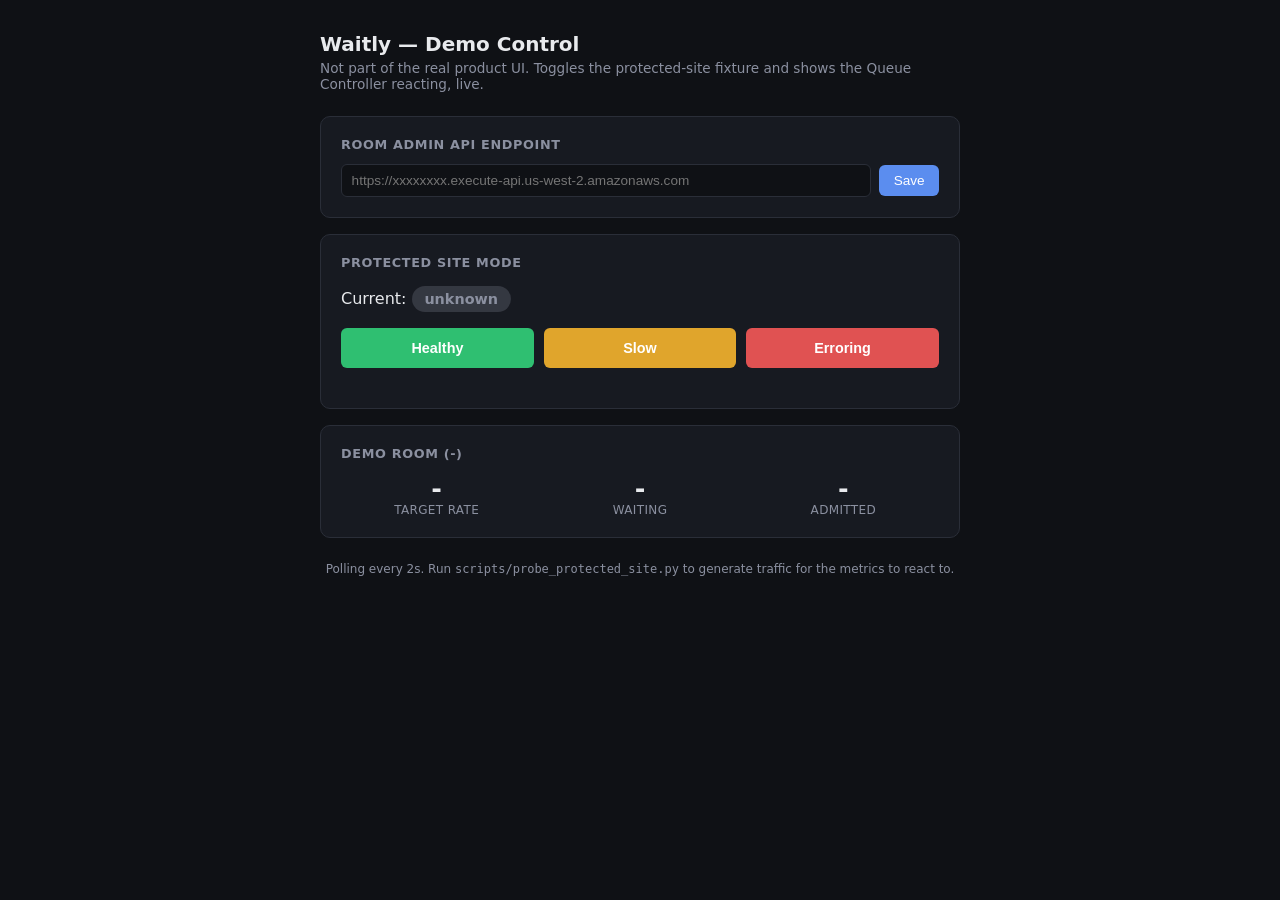
==== apps/demo-control/index.html @ cde9906f "Fix SSM and CloudWatch endpoint bugs, add boto timeouts Mode toggle now uses DynamoDB not SSM, saves" ====
<!doctype html>
<!--
  Demo-control page. NOT part of the real product UI, not linked from the
  organizer dashboard. Open this file directly in a browser (file://) or
  serve it however's convenient - it has no build step and no dependency
  on the real frontend existing.

  Paste the Room Admin API's endpoint (terraform output room_admin_api ->
  api_endpoint) into the field below once; it's saved in this browser's
  localStorage so you don't have to re-enter it next time.

  Talks only to two deliberately unauthenticated demo routes on the Room
  Admin API (GET /demo/status, POST /demo/mode) - see app.py and
  room_admin_api.tf for why that's fine at this project's scope. The
  browser never touches DynamoDB directly; the Lambda holds that
  permission and the mode lives as one item in the shared table.
-->
<html lang="en">
<head>
<meta charset="utf-8">
<title>Waitly demo control</title>
<style>
  :root {
    --bg: #0f1115;
    --panel: #171a21;
    --border: #2a2e38;
    --text: #e8eaed;
    --muted: #8b90a0;
    --healthy: #2fbf71;
    --slow: #e0a52c;
    --error: #e05252;
    --accent: #5b8def;
  }
  * { box-sizing: border-box; }
  body {
    margin: 0;
    background: var(--bg);
    color: var(--text);
    font-family: system-ui, -apple-system, "Segoe UI", sans-serif;
    padding: 2rem;
  }
  .wrap { max-width: 640px; margin: 0 auto; }
  h1 { font-size: 1.25rem; margin: 0 0 0.25rem; }
  .subtitle { color: var(--muted); font-size: 0.85rem; margin: 0 0 1.5rem; }
  .panel {
    background: var(--panel);
    border: 1px solid var(--border);
    border-radius: 10px;
    padding: 1.25rem;
    margin-bottom: 1rem;
  }
  .panel h2 { font-size: 0.8rem; text-transform: uppercase; letter-spacing: 0.05em; color: var(--muted); margin: 0 0 0.75rem; }
  .row { display: flex; gap: 0.5rem; align-items: center; }
  input[type=text] {
    flex: 1;
    background: var(--bg);
    border: 1px solid var(--border);
    color: var(--text);
    padding: 0.5rem 0.6rem;
    border-radius: 6px;
    font-size: 0.85rem;
  }
  button {
    background: var(--accent);
    color: white;
    border: none;
    padding: 0.5rem 0.9rem;
    border-radius: 6px;
    font-size: 0.85rem;
    cursor: pointer;
  }
  button:hover { filter: brightness(1.1); }
  button:disabled { opacity: 0.5; cursor: default; }
  .mode-buttons { display: flex; gap: 0.6rem; margin-top: 0.75rem; }
  .mode-buttons button { flex: 1; padding: 0.75rem; font-size: 0.9rem; font-weight: 600; }
  .btn-healthy { background: var(--healthy); }
  .btn-slow { background: var(--slow); }
  .btn-error { background: var(--error); }
  .badge {
    display: inline-block;
    padding: 0.3rem 0.8rem;
    border-radius: 999px;
    font-weight: 600;
    font-size: 0.9rem;
  }
  .badge.healthy { background: color-mix(in srgb, var(--healthy) 25%, transparent); color: var(--healthy); }
  .badge.slow { background: color-mix(in srgb, var(--slow) 25%, transparent); color: var(--slow); }
  .badge.error { background: color-mix(in srgb, var(--error) 25%, transparent); color: var(--error); }
  .badge.unknown { background: color-mix(in srgb, var(--muted) 25%, transparent); color: var(--muted); }
  .stats { display: grid; grid-template-columns: repeat(3, 1fr); gap: 0.75rem; margin-top: 0.75rem; }
  .stat { text-align: center; }
  .stat .value { font-size: 1.6rem; font-weight: 700; }
  .stat .label { font-size: 0.75rem; color: var(--muted); text-transform: uppercase; letter-spacing: 0.03em; }
  .footer { color: var(--muted); font-size: 0.75rem; text-align: center; margin-top: 1.5rem; }
  .error-msg { color: var(--error); font-size: 0.8rem; margin-top: 0.5rem; min-height: 1em; }
</style>
</head>
<body>
<div class="wrap">
  <h1>Waitly &mdash; Demo Control</h1>
  <p class="subtitle">Not part of the real product UI. Toggles the protected-site fixture and shows the Queue Controller reacting, live.</p>

  <div class="panel">
    <h2>Room Admin API endpoint</h2>
    <div class="row">
      <input type="text" id="apiBase" placeholder="https://xxxxxxxx.execute-api.us-west-2.amazonaws.com">
      <button id="saveApiBase">Save</button>
    </div>
  </div>

  <div class="panel">
    <h2>Protected site mode</h2>
    <p>Current: <span id="modeBadge" class="badge unknown">unknown</span></p>
    <div class="mode-buttons">
      <button class="btn-healthy" data-mode="healthy">Healthy</button>
      <button class="btn-slow" data-mode="slow">Slow</button>
      <button class="btn-error" data-mode="error">Erroring</button>
    </div>
    <div class="error-msg" id="modeError"></div>
  </div>

  <div class="panel">
    <h2>Demo room (<span id="roomId">-</span>)</h2>
    <div class="stats">
      <div class="stat"><div class="value" id="targetRate">-</div><div class="label">Target rate</div></div>
      <div class="stat"><div class="value" id="waiting">-</div><div class="label">Waiting</div></div>
      <div class="stat"><div class="value" id="admittedCount">-</div><div class="label">Admitted</div></div>
    </div>
  </div>

  <p class="footer">Polling every 2s. Run <code>scripts/probe_protected_site.py</code> to generate traffic for the metrics to react to.</p>
</div>

<script>
  const apiBaseInput = document.getElementById("apiBase");
  const saved = localStorage.getItem("waitly-demo-api-base");
  if (saved) apiBaseInput.value = saved;

  document.getElementById("saveApiBase").addEventListener("click", () => {
    localStorage.setItem("waitly-demo-api-base", apiBaseInput.value.trim());
  });

  function apiBase() {
    return apiBaseInput.value.trim().replace(/\/$/, "");
  }

  async function refresh() {
    const base = apiBase();
    if (!base) return;
    try {
      const resp = await fetch(`${base}/demo/status`);
      const data = await resp.json();

      const badge = document.getElementById("modeBadge");
      badge.textContent = data.mode;
      badge.className = "badge " + (["healthy", "slow", "error"].includes(data.mode) ? data.mode : "unknown");

      if (data.room) {
        document.getElementById("roomId").textContent = data.room.roomId;
        document.getElementById("targetRate").textContent = data.room.targetRate;
        document.getElementById("waiting").textContent = data.room.waiting;
        document.getElementById("admittedCount").textContent = data.room.admittedCount;
      }
    } catch (err) {
      console.error("refresh failed", err);
    }
  }

  document.querySelectorAll(".mode-buttons button").forEach((btn) => {
    btn.addEventListener("click", async () => {
      const base = apiBase();
      const errEl = document.getElementById("modeError");
      errEl.textContent = "";
      if (!base) {
        errEl.textContent = "Set the API endpoint above first.";
        return;
      }
      btn.disabled = true;
      try {
        const resp = await fetch(`${base}/demo/mode`, {
          method: "POST",
          headers: { "Content-Type": "application/json" },
          body: JSON.stringify({ mode: btn.dataset.mode }),
        });
        if (!resp.ok) {
          const body = await resp.json().catch(() => ({}));
          errEl.textContent = body.error || `Request failed (${resp.status})`;
        }
        await refresh();
      } catch (err) {
        errEl.textContent = String(err);
      } finally {
        btn.disabled = false;
      }
    });
  });

  refresh();
  setInterval(refresh, 2000);
</script>
</body>
</html>
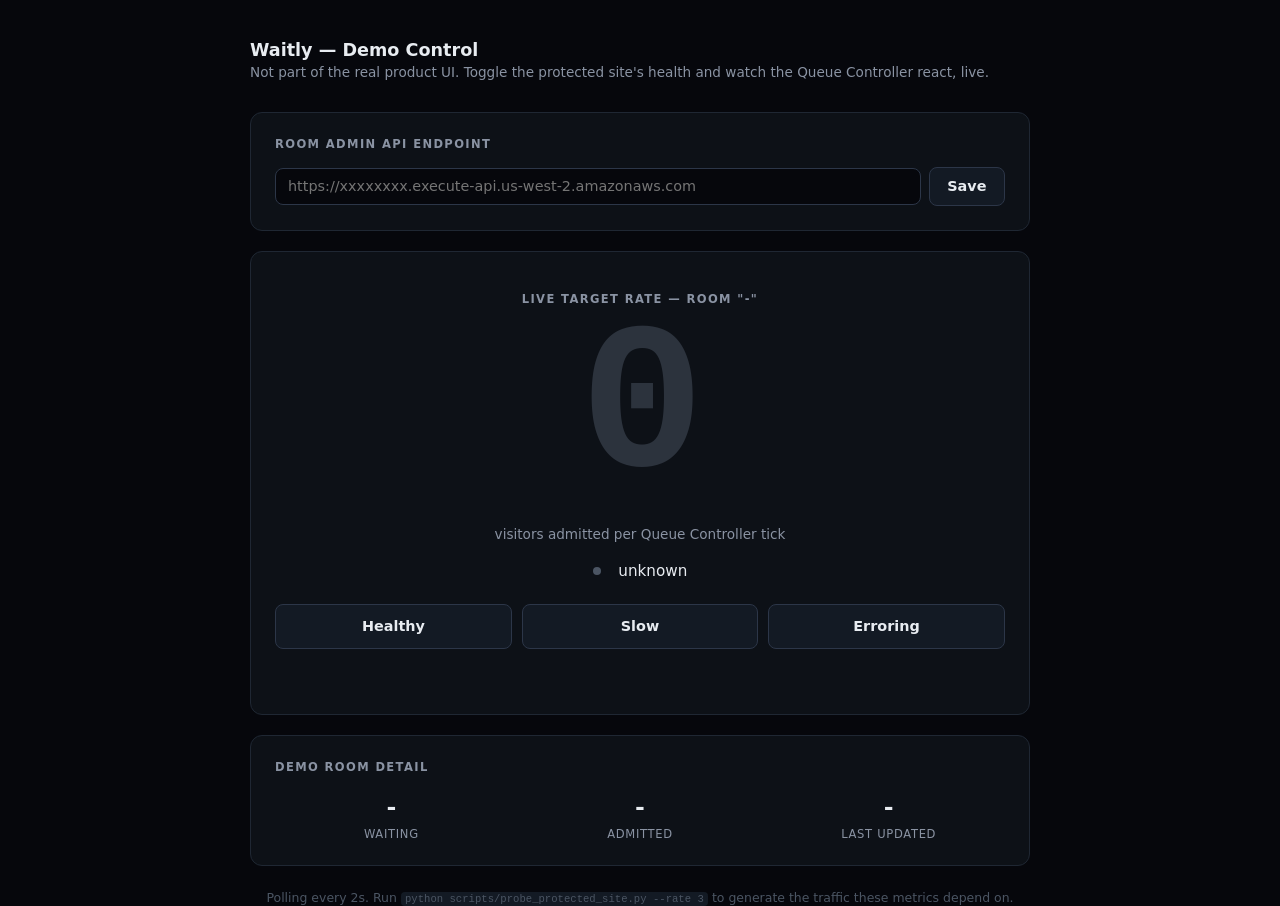
==== commit d4b63697: "Add frontend: visitor screen, demo control, organizer pages Dark theme, cyan accent, monospace numbe" ====
--- a/apps/demo-control/index.html
+++ b/apps/demo-control/index.html
@@ -18,117 +18,187 @@
 <html lang="en">
 <head>
 <meta charset="utf-8">
+<meta name="viewport" content="width=device-width, initial-scale=1">
 <title>Waitly demo control</title>
+<link rel="stylesheet" href="../frontend/assets/style.css">
 <style>
-  :root {
-    --bg: #0f1115;
-    --panel: #171a21;
-    --border: #2a2e38;
-    --text: #e8eaed;
-    --muted: #8b90a0;
-    --healthy: #2fbf71;
-    --slow: #e0a52c;
-    --error: #e05252;
-    --accent: #5b8def;
-  }
-  * { box-sizing: border-box; }
   body {
-    margin: 0;
-    background: var(--bg);
-    color: var(--text);
-    font-family: system-ui, -apple-system, "Segoe UI", sans-serif;
-    padding: 2rem;
-  }
-  .wrap { max-width: 640px; margin: 0 auto; }
-  h1 { font-size: 1.25rem; margin: 0 0 0.25rem; }
-  .subtitle { color: var(--muted); font-size: 0.85rem; margin: 0 0 1.5rem; }
+    padding: 2.5rem 1.5rem;
+  }
+
+  .wrap {
+    max-width: 780px;
+    margin: 0 auto;
+  }
+
+  h1 {
+    font-size: 1.1rem;
+    margin: 0 0 0.25rem;
+    font-weight: 700;
+  }
+
+  .subtitle {
+    color: var(--text-muted);
+    font-size: 0.85rem;
+    margin: 0 0 2rem;
+  }
+
   .panel {
-    background: var(--panel);
-    border: 1px solid var(--border);
-    border-radius: 10px;
-    padding: 1.25rem;
-    margin-bottom: 1rem;
-  }
-  .panel h2 { font-size: 0.8rem; text-transform: uppercase; letter-spacing: 0.05em; color: var(--muted); margin: 0 0 0.75rem; }
-  .row { display: flex; gap: 0.5rem; align-items: center; }
-  input[type=text] {
+    padding: 1.5rem;
+    margin-bottom: 1.25rem;
+  }
+
+  .panel h2 {
+    margin: 0 0 1rem;
+  }
+
+  .row {
+    display: flex;
+    gap: 0.5rem;
+    align-items: center;
+  }
+
+  /* --- The rate: the number people watch during the demo --- */
+  .rate-panel {
+    text-align: center;
+    padding: 2.5rem 1.5rem;
+  }
+
+  .rate-value {
+    font-size: clamp(5rem, 22vw, 13rem);
+    font-weight: 700;
+    line-height: 1;
+    color: var(--accent);
+    text-shadow: 0 0 40px var(--accent-glow), 0 0 100px var(--accent-glow);
+    letter-spacing: -0.02em;
+    transition: opacity 0.2s ease;
+  }
+
+  .rate-value.loading {
+    color: var(--text-dim);
+    text-shadow: none;
+    opacity: 0.5;
+  }
+
+  .rate-unit {
+    color: var(--text-muted);
+    font-size: 0.85rem;
+    margin-top: 0.75rem;
+  }
+
+  .mode-row {
+    display: flex;
+    align-items: center;
+    justify-content: center;
+    gap: 0.6rem;
+    margin-top: 1.25rem;
+    font-size: 0.95rem;
+  }
+
+  .mode-buttons {
+    display: flex;
+    gap: 0.6rem;
+    margin-top: 1.5rem;
+  }
+
+  .mode-buttons .btn {
     flex: 1;
-    background: var(--bg);
-    border: 1px solid var(--border);
-    color: var(--text);
-    padding: 0.5rem 0.6rem;
-    border-radius: 6px;
-    font-size: 0.85rem;
-  }
-  button {
-    background: var(--accent);
-    color: white;
-    border: none;
-    padding: 0.5rem 0.9rem;
-    border-radius: 6px;
-    font-size: 0.85rem;
-    cursor: pointer;
-  }
-  button:hover { filter: brightness(1.1); }
-  button:disabled { opacity: 0.5; cursor: default; }
-  .mode-buttons { display: flex; gap: 0.6rem; margin-top: 0.75rem; }
-  .mode-buttons button { flex: 1; padding: 0.75rem; font-size: 0.9rem; font-weight: 600; }
-  .btn-healthy { background: var(--healthy); }
-  .btn-slow { background: var(--slow); }
-  .btn-error { background: var(--error); }
-  .badge {
-    display: inline-block;
-    padding: 0.3rem 0.8rem;
-    border-radius: 999px;
-    font-weight: 600;
+    padding: 0.85rem;
     font-size: 0.9rem;
   }
-  .badge.healthy { background: color-mix(in srgb, var(--healthy) 25%, transparent); color: var(--healthy); }
-  .badge.slow { background: color-mix(in srgb, var(--slow) 25%, transparent); color: var(--slow); }
-  .badge.error { background: color-mix(in srgb, var(--error) 25%, transparent); color: var(--error); }
-  .badge.unknown { background: color-mix(in srgb, var(--muted) 25%, transparent); color: var(--muted); }
-  .stats { display: grid; grid-template-columns: repeat(3, 1fr); gap: 0.75rem; margin-top: 0.75rem; }
-  .stat { text-align: center; }
-  .stat .value { font-size: 1.6rem; font-weight: 700; }
-  .stat .label { font-size: 0.75rem; color: var(--muted); text-transform: uppercase; letter-spacing: 0.03em; }
-  .footer { color: var(--muted); font-size: 0.75rem; text-align: center; margin-top: 1.5rem; }
-  .error-msg { color: var(--error); font-size: 0.8rem; margin-top: 0.5rem; min-height: 1em; }
+
+  .btn-healthy.active { border-color: var(--healthy); background: rgba(47, 212, 122, 0.12); }
+  .btn-slow.active { border-color: var(--slow); background: rgba(224, 165, 44, 0.12); }
+  .btn-error.active { border-color: var(--error); background: rgba(239, 84, 104, 0.12); }
+
+  .stats-grid {
+    display: grid;
+    grid-template-columns: repeat(3, 1fr);
+    gap: 1rem;
+    margin-top: 1.25rem;
+  }
+
+  .stat {
+    text-align: center;
+  }
+
+  .stat .value {
+    font-size: 1.6rem;
+    font-weight: 700;
+  }
+
+  .stat .label {
+    font-size: 0.72rem;
+    color: var(--text-muted);
+    text-transform: uppercase;
+    letter-spacing: 0.06em;
+    margin-top: 0.25rem;
+  }
+
+  .error-msg {
+    color: var(--error);
+    font-size: 0.8rem;
+    margin-top: 0.75rem;
+    min-height: 1em;
+  }
+
+  .footer {
+    color: var(--text-dim);
+    font-size: 0.78rem;
+    text-align: center;
+    margin-top: 1.5rem;
+  }
+
+  code {
+    font-family: var(--font-mono);
+    background: var(--bg-panel-raised);
+    padding: 0.1em 0.4em;
+    border-radius: 4px;
+    font-size: 0.85em;
+  }
 </style>
 </head>
 <body>
 <div class="wrap">
   <h1>Waitly &mdash; Demo Control</h1>
-  <p class="subtitle">Not part of the real product UI. Toggles the protected-site fixture and shows the Queue Controller reacting, live.</p>
+  <p class="subtitle">Not part of the real product UI. Toggle the protected site's health and watch the Queue Controller react, live.</p>
 
   <div class="panel">
-    <h2>Room Admin API endpoint</h2>
+    <h2 class="eyebrow">Room Admin API endpoint</h2>
     <div class="row">
-      <input type="text" id="apiBase" placeholder="https://xxxxxxxx.execute-api.us-west-2.amazonaws.com">
-      <button id="saveApiBase">Save</button>
+      <input type="text" class="input mono" id="apiBase" placeholder="https://xxxxxxxx.execute-api.us-west-2.amazonaws.com">
+      <button class="btn" id="saveApiBase">Save</button>
     </div>
   </div>
 
-  <div class="panel">
-    <h2>Protected site mode</h2>
-    <p>Current: <span id="modeBadge" class="badge unknown">unknown</span></p>
+  <div class="panel rate-panel">
+    <div class="eyebrow">Live target rate — Room "<span id="roomId">-</span>"</div>
+    <div class="rate-value mono loading" id="targetRate">0</div>
+    <div class="rate-unit">visitors admitted per Queue Controller tick</div>
+
+    <div class="mode-row">
+      <span class="status-dot unknown" id="modeDot"></span>
+      <span id="modeLabel">unknown</span>
+    </div>
+
     <div class="mode-buttons">
-      <button class="btn-healthy" data-mode="healthy">Healthy</button>
-      <button class="btn-slow" data-mode="slow">Slow</button>
-      <button class="btn-error" data-mode="error">Erroring</button>
+      <button class="btn btn-healthy" data-mode="healthy">Healthy</button>
+      <button class="btn btn-slow" data-mode="slow">Slow</button>
+      <button class="btn btn-error" data-mode="error">Erroring</button>
     </div>
     <div class="error-msg" id="modeError"></div>
   </div>
 
   <div class="panel">
-    <h2>Demo room (<span id="roomId">-</span>)</h2>
-    <div class="stats">
-      <div class="stat"><div class="value" id="targetRate">-</div><div class="label">Target rate</div></div>
-      <div class="stat"><div class="value" id="waiting">-</div><div class="label">Waiting</div></div>
-      <div class="stat"><div class="value" id="admittedCount">-</div><div class="label">Admitted</div></div>
+    <h2 class="eyebrow">Demo room detail</h2>
+    <div class="stats-grid">
+      <div class="stat"><div class="value mono" id="waiting">-</div><div class="label">Waiting</div></div>
+      <div class="stat"><div class="value mono" id="admittedCount">-</div><div class="label">Admitted</div></div>
+      <div class="stat"><div class="value mono" id="lastUpdated">-</div><div class="label">Last updated</div></div>
     </div>
   </div>
 
-  <p class="footer">Polling every 2s. Run <code>scripts/probe_protected_site.py</code> to generate traffic for the metrics to react to.</p>
+  <p class="footer">Polling every 2s. Run <code>python scripts/probe_protected_site.py --rate 3</code> to generate the traffic these metrics depend on.</p>
 </div>
 
 <script>
@@ -142,6 +212,12 @@
 
   function apiBase() {
     return apiBaseInput.value.trim().replace(/\/$/, "");
+  }
+
+  function setActiveModeButton(mode) {
+    document.querySelectorAll(".mode-buttons button").forEach((btn) => {
+      btn.classList.toggle("active", btn.dataset.mode === mode);
+    });
   }
 
   async function refresh() {
@@ -151,15 +227,21 @@
       const resp = await fetch(`${base}/demo/status`);
       const data = await resp.json();
 
-      const badge = document.getElementById("modeBadge");
-      badge.textContent = data.mode;
-      badge.className = "badge " + (["healthy", "slow", "error"].includes(data.mode) ? data.mode : "unknown");
+      const dot = document.getElementById("modeDot");
+      const label = document.getElementById("modeLabel");
+      const knownModes = ["healthy", "slow", "error"];
+      dot.className = "status-dot " + (knownModes.includes(data.mode) ? data.mode : "unknown");
+      label.textContent = data.mode;
+      setActiveModeButton(data.mode);
 
       if (data.room) {
         document.getElementById("roomId").textContent = data.room.roomId;
-        document.getElementById("targetRate").textContent = data.room.targetRate;
+        const rateEl = document.getElementById("targetRate");
+        rateEl.textContent = data.room.targetRate;
+        rateEl.classList.remove("loading");
         document.getElementById("waiting").textContent = data.room.waiting;
         document.getElementById("admittedCount").textContent = data.room.admittedCount;
+        document.getElementById("lastUpdated").textContent = new Date().toLocaleTimeString();
       }
     } catch (err) {
       console.error("refresh failed", err);
--- a/apps/frontend/assets/style.css
+++ b/apps/frontend/assets/style.css
@@ -0,0 +1,138 @@
+/* Waitly frontend — shared design system.
+   Minimal, dark, monitoring-dashboard aesthetic, not consumer-app.
+   Deep near-black background, one neon accent used sparingly (numbers
+   that matter and active states only — never decoratively). */
+
+:root {
+  --bg: #06070c;
+  --bg-panel: #0d1117;
+  --bg-panel-raised: #131a24;
+  --border: #1f2733;
+  --border-bright: #2c3648;
+
+  --text: #e8ecf1;
+  --text-muted: #8a93a3;
+  --text-dim: #4b5563;
+
+  --accent: #22e5ff;
+  --accent-dim: rgba(34, 229, 255, 0.14);
+  --accent-glow: rgba(34, 229, 255, 0.35);
+
+  --healthy: #2fd47a;
+  --slow: #e0a52c;
+  --error: #ef5468;
+
+  --font-sans: system-ui, -apple-system, "Segoe UI", sans-serif;
+  --font-mono: "JetBrains Mono", "SF Mono", "Cascadia Code", Consolas, "Liberation Mono", Menlo, monospace;
+}
+
+* {
+  box-sizing: border-box;
+}
+
+html, body {
+  height: 100%;
+}
+
+body {
+  margin: 0;
+  background: var(--bg);
+  color: var(--text);
+  font-family: var(--font-sans);
+  -webkit-font-smoothing: antialiased;
+}
+
+a {
+  color: var(--accent);
+}
+
+.mono {
+  font-family: var(--font-mono);
+  font-variant-numeric: tabular-nums;
+}
+
+.panel {
+  background: var(--bg-panel);
+  border: 1px solid var(--border);
+  border-radius: 12px;
+}
+
+.eyebrow {
+  font-size: 0.72rem;
+  text-transform: uppercase;
+  letter-spacing: 0.12em;
+  color: var(--text-muted);
+  font-weight: 600;
+}
+
+.btn {
+  font-family: var(--font-sans);
+  font-size: 0.9rem;
+  font-weight: 600;
+  border: 1px solid var(--border-bright);
+  background: var(--bg-panel-raised);
+  color: var(--text);
+  padding: 0.65rem 1.1rem;
+  border-radius: 8px;
+  cursor: pointer;
+  text-decoration: none;
+  display: inline-block;
+  transition: border-color 0.15s ease, background 0.15s ease;
+}
+
+.btn:hover {
+  border-color: var(--accent);
+}
+
+.btn:active {
+  transform: translateY(1px);
+}
+
+.btn:disabled {
+  opacity: 0.4;
+  cursor: default;
+}
+
+.btn-primary {
+  background: var(--accent);
+  border-color: var(--accent);
+  color: #00161c;
+}
+
+.btn-primary:hover {
+  background: #45ecff;
+  border-color: #45ecff;
+}
+
+.input {
+  font-family: var(--font-sans);
+  background: var(--bg);
+  border: 1px solid var(--border-bright);
+  color: var(--text);
+  padding: 0.6rem 0.75rem;
+  border-radius: 8px;
+  font-size: 0.9rem;
+  width: 100%;
+}
+
+.input:focus {
+  outline: none;
+  border-color: var(--accent);
+}
+
+.status-dot {
+  display: inline-block;
+  width: 0.55em;
+  height: 0.55em;
+  border-radius: 50%;
+  margin-right: 0.5em;
+}
+
+.status-dot.healthy { background: var(--healthy); box-shadow: 0 0 8px var(--healthy); }
+.status-dot.slow { background: var(--slow); box-shadow: 0 0 8px var(--slow); }
+.status-dot.error { background: var(--error); box-shadow: 0 0 8px var(--error); }
+.status-dot.unknown { background: var(--text-dim); }
+
+::selection {
+  background: var(--accent-dim);
+}
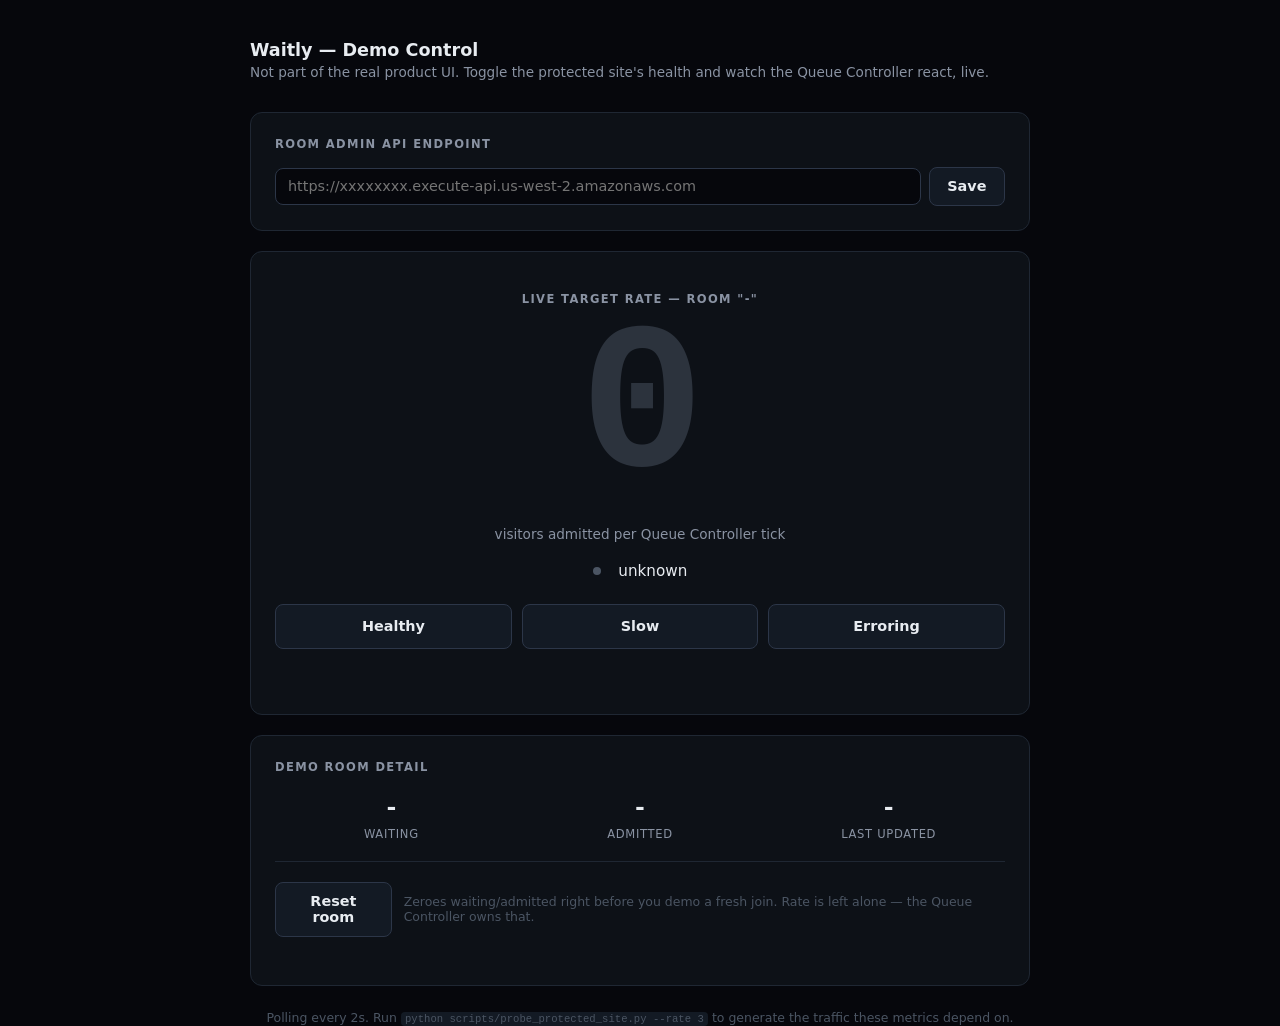
==== commit f373fd4b: "Fix admittedCount running away past nextNumber Queue Controller no longer admits into an empty queue" ====
--- a/apps/demo-control/index.html
+++ b/apps/demo-control/index.html
@@ -9,8 +9,8 @@
   api_endpoint) into the field below once; it's saved in this browser's
   localStorage so you don't have to re-enter it next time.
 
-  Talks only to two deliberately unauthenticated demo routes on the Room
-  Admin API (GET /demo/status, POST /demo/mode) - see app.py and
+  Talks only to three deliberately unauthenticated demo routes on the Room
+  Admin API (GET /demo/status, POST /demo/mode, POST /demo/reset) - see app.py and
   room_admin_api.tf for why that's fine at this project's scope. The
   browser never touches DynamoDB directly; the Lambda holds that
   permission and the mode lives as one item in the shared table.
@@ -142,6 +142,20 @@
     min-height: 1em;
   }
 
+  .reset-row {
+    display: flex;
+    align-items: center;
+    gap: 0.75rem;
+    margin-top: 1.25rem;
+    padding-top: 1.25rem;
+    border-top: 1px solid var(--border);
+  }
+
+  .reset-hint {
+    font-size: 0.78rem;
+    color: var(--text-dim);
+  }
+
   .footer {
     color: var(--text-dim);
     font-size: 0.78rem;
@@ -172,7 +186,7 @@
   </div>
 
   <div class="panel rate-panel">
-    <div class="eyebrow">Live target rate — Room "<span id="roomId">-</span>"</div>
+    <div class="eyebrow">Live target rate — Room "<span id="roomId" style="text-transform: none;">-</span>"</div>
     <div class="rate-value mono loading" id="targetRate">0</div>
     <div class="rate-unit">visitors admitted per Queue Controller tick</div>
 
@@ -196,6 +210,11 @@
       <div class="stat"><div class="value mono" id="admittedCount">-</div><div class="label">Admitted</div></div>
       <div class="stat"><div class="value mono" id="lastUpdated">-</div><div class="label">Last updated</div></div>
     </div>
+    <div class="reset-row">
+      <button class="btn" id="resetRoomBtn">Reset room</button>
+      <span class="reset-hint">Zeroes waiting/admitted right before you demo a fresh join. Rate is left alone — the Queue Controller owns that.</span>
+    </div>
+    <div class="error-msg" id="resetError"></div>
   </div>
 
   <p class="footer">Polling every 2s. Run <code>python scripts/probe_protected_site.py --rate 3</code> to generate the traffic these metrics depend on.</p>
@@ -277,6 +296,30 @@
     });
   });
 
+  document.getElementById("resetRoomBtn").addEventListener("click", async () => {
+    const base = apiBase();
+    const errEl = document.getElementById("resetError");
+    errEl.textContent = "";
+    if (!base) {
+      errEl.textContent = "Set the API endpoint above first.";
+      return;
+    }
+    const btn = document.getElementById("resetRoomBtn");
+    btn.disabled = true;
+    try {
+      const resp = await fetch(`${base}/demo/reset`, { method: "POST" });
+      if (!resp.ok) {
+        const body = await resp.json().catch(() => ({}));
+        errEl.textContent = body.error || `Request failed (${resp.status})`;
+      }
+      await refresh();
+    } catch (err) {
+      errEl.textContent = String(err);
+    } finally {
+      btn.disabled = false;
+    }
+  });
+
   refresh();
   setInterval(refresh, 2000);
 </script>
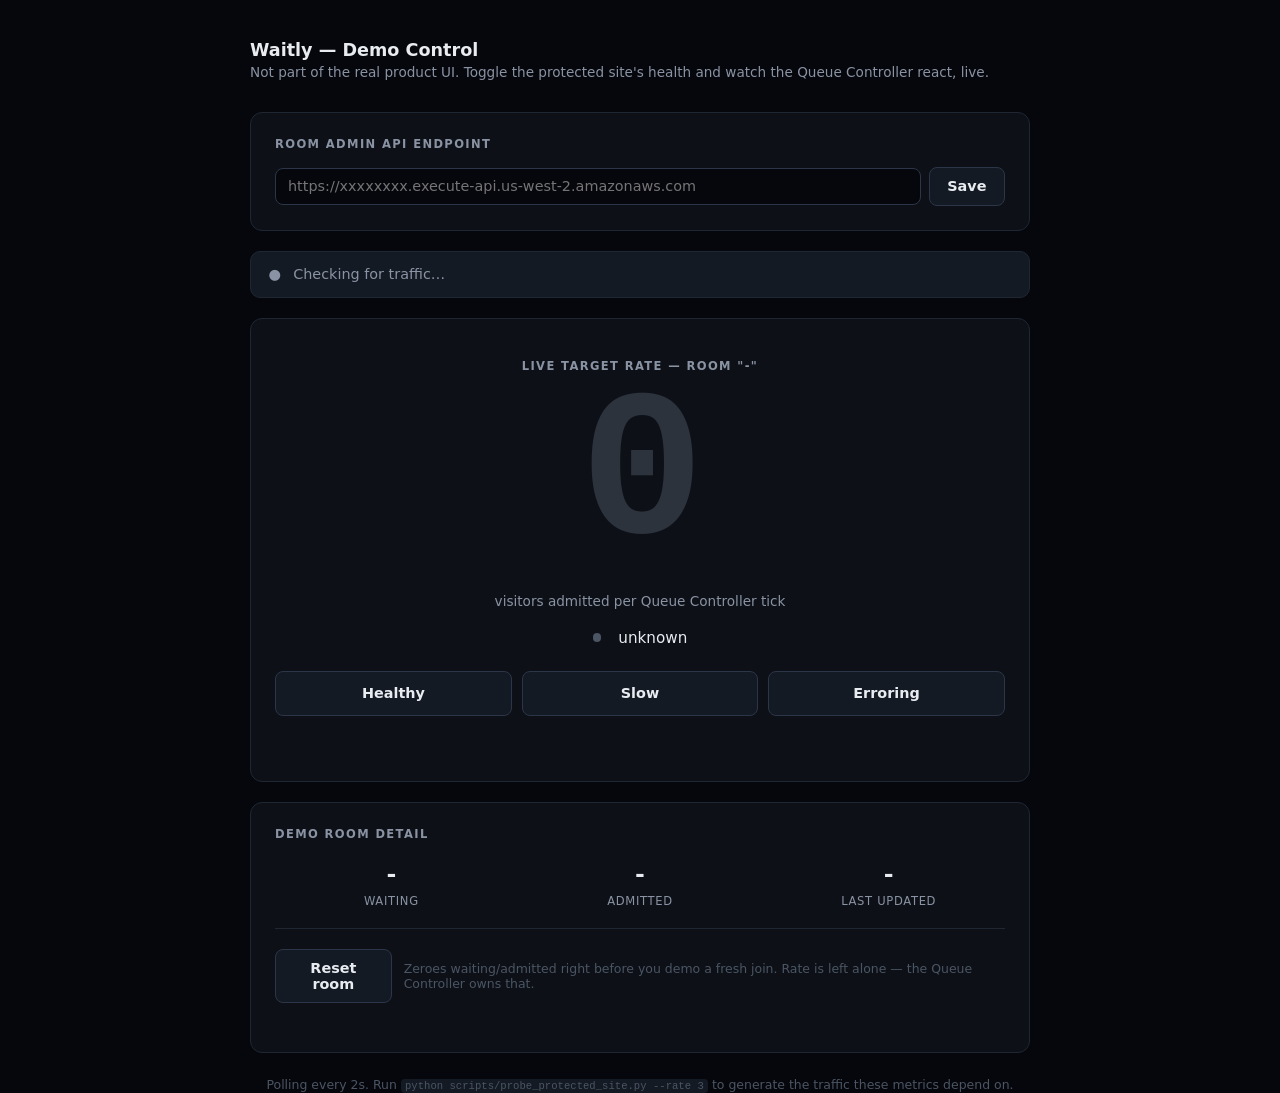
==== commit 4cbd2d42: "Fix silent poll failures, add demo traffic indicator, add k6 seeding + demo kit join.html: surface f" ====
--- a/apps/demo-control/index.html
+++ b/apps/demo-control/index.html
@@ -170,6 +170,46 @@
     border-radius: 4px;
     font-size: 0.85em;
   }
+
+  /* --- Traffic banner: loud on purpose. Toggling mode with no prober
+     running does nothing visible - this is what stops that from
+     happening silently mid-demo. --- */
+  .traffic-banner {
+    display: flex;
+    align-items: center;
+    gap: 0.75rem;
+    padding: 0.9rem 1.1rem;
+    border-radius: 10px;
+    margin-bottom: 1.25rem;
+    font-size: 0.9rem;
+    border: 1px solid transparent;
+  }
+
+  .traffic-banner.no-traffic {
+    background: rgba(239, 84, 104, 0.12);
+    border-color: var(--error);
+    color: var(--error);
+  }
+
+  .traffic-banner.has-traffic {
+    background: rgba(47, 212, 122, 0.12);
+    border-color: var(--healthy);
+    color: var(--healthy);
+  }
+
+  .traffic-banner.unknown {
+    background: var(--bg-panel-raised);
+    border-color: var(--border);
+    color: var(--text-muted);
+  }
+
+  .traffic-banner strong {
+    font-family: var(--font-mono);
+  }
+
+  .traffic-banner code {
+    color: var(--text);
+  }
 </style>
 </head>
 <body>
@@ -183,6 +223,11 @@
       <input type="text" class="input mono" id="apiBase" placeholder="https://xxxxxxxx.execute-api.us-west-2.amazonaws.com">
       <button class="btn" id="saveApiBase">Save</button>
     </div>
+  </div>
+
+  <div class="traffic-banner unknown" id="trafficBanner">
+    <span id="trafficIcon">&#9679;</span>
+    <span id="trafficText">Checking for traffic&hellip;</span>
   </div>
 
   <div class="panel rate-panel">
@@ -262,8 +307,40 @@
         document.getElementById("admittedCount").textContent = data.room.admittedCount;
         document.getElementById("lastUpdated").textContent = new Date().toLocaleTimeString();
       }
+
+      updateTrafficBanner(data.requestsLast60s);
     } catch (err) {
       console.error("refresh failed", err);
+    }
+  }
+
+  // Toggling mode changes how the fixture WOULD respond - it does nothing
+  // by itself. The Queue Controller only reacts to real routed requests
+  // (see scripts/probe_protected_site.py's docstring), so with nobody
+  // sending traffic, "Erroring" looks identical to "Healthy": the rate
+  // just keeps climbing either way. This banner is what stops that from
+  // being mistaken for a broken controller mid-demo.
+  function updateTrafficBanner(requestsLast60s) {
+    const banner = document.getElementById("trafficBanner");
+    const icon = document.getElementById("trafficIcon");
+    const text = document.getElementById("trafficText");
+
+    if (requestsLast60s === null || requestsLast60s === undefined) {
+      banner.className = "traffic-banner unknown";
+      icon.textContent = "●";
+      text.innerHTML = "Protected-site fixture not configured yet.";
+      return;
+    }
+
+    if (requestsLast60s === 0) {
+      banner.className = "traffic-banner no-traffic";
+      icon.textContent = "⚠";
+      text.innerHTML = "No traffic in the last 60s — mode changes won't do anything visible. " +
+        "Run <code>python scripts/probe_protected_site.py --rate 3</code> before demoing.";
+    } else {
+      banner.className = "traffic-banner has-traffic";
+      icon.textContent = "●";
+      text.innerHTML = `<strong>${requestsLast60s}</strong> requests hit the fixture in the last 60s — the controller has something to react to.`;
     }
   }
 
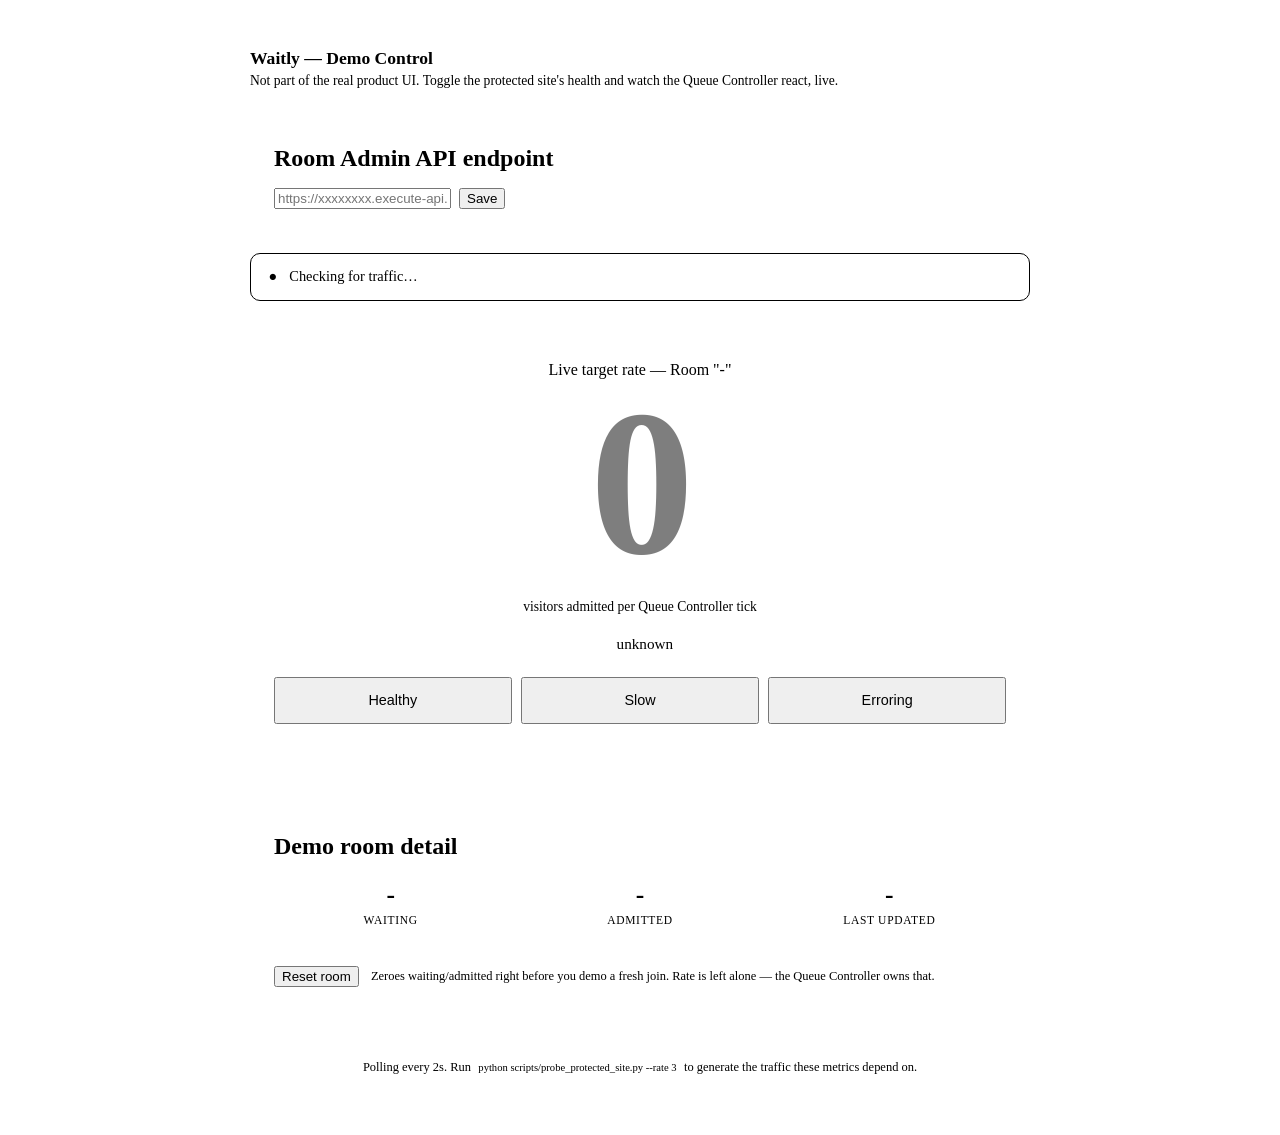
==== commit 1c13aa18: "Add S3+CloudFront+Route53 for the frontend, fix demo-control asset path" ====
--- a/apps/demo-control/index.html
+++ b/apps/demo-control/index.html
@@ -20,7 +20,7 @@
 <meta charset="utf-8">
 <meta name="viewport" content="width=device-width, initial-scale=1">
 <title>Waitly demo control</title>
-<link rel="stylesheet" href="../frontend/assets/style.css">
+<link rel="stylesheet" href="/assets/style.css">
 <style>
   body {
     padding: 2.5rem 1.5rem;
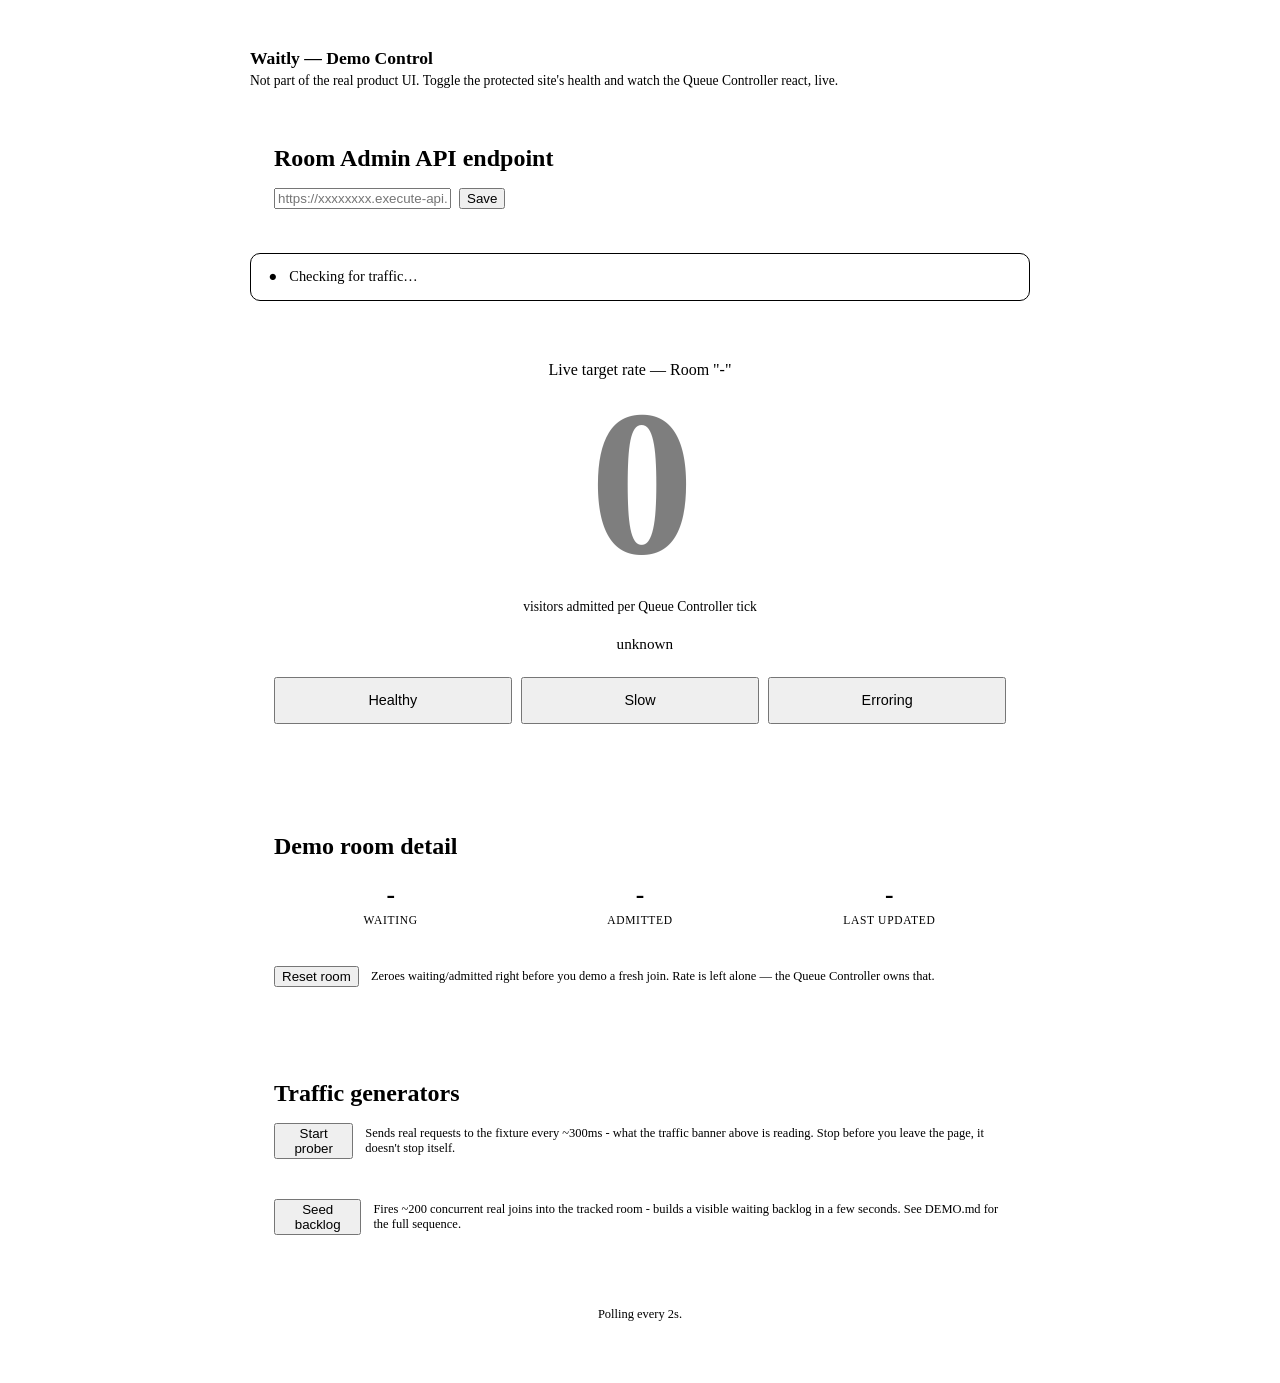
==== commit 7757f7ce: "Route frontend through CloudFront, add browser-only traffic buttons, fix publicLink" ====
--- a/apps/demo-control/index.html
+++ b/apps/demo-control/index.html
@@ -1,19 +1,26 @@
 <!doctype html>
 <!--
   Demo-control page. NOT part of the real product UI, not linked from the
-  organizer dashboard. Open this file directly in a browser (file://) or
-  serve it however's convenient - it has no build step and no dependency
-  on the real frontend existing.
+  organizer dashboard. Served from CloudFront at
+  https://waitly.internship.cloudelligent-sandbox.com/demo-control/ (see
+  cloudfront.tf) - no terminal or local server needed for a live demo.
+  Also still openable directly as a local file (file://) or via any local
+  static server; nothing here depends on how it's served.
 
   Paste the Room Admin API's endpoint (terraform output room_admin_api ->
   api_endpoint) into the field below once; it's saved in this browser's
   localStorage so you don't have to re-enter it next time.
 
-  Talks only to three deliberately unauthenticated demo routes on the Room
-  Admin API (GET /demo/status, POST /demo/mode, POST /demo/reset) - see app.py and
-  room_admin_api.tf for why that's fine at this project's scope. The
-  browser never touches DynamoDB directly; the Lambda holds that
-  permission and the mode lives as one item in the shared table.
+  Talks to three deliberately unauthenticated demo routes on the Room
+  Admin API directly (GET /demo/status, POST /demo/mode, POST
+  /demo/reset - see app.py and room_admin_api.tf for why that's fine at
+  this project's scope), plus the Admission API's /rooms/*/join and the
+  protected-site fixture's "/" - both routed through CloudFront's
+  /rooms/* and /fixture/* behaviors (cloudfront.tf), not the raw ALB, so
+  they work from this HTTPS page without tripping mixed-content
+  blocking. The browser never touches DynamoDB directly; the Lambda
+  holds that permission and the mode lives as one item in the shared
+  table.
 -->
 <html lang="en">
 <head>
@@ -262,7 +269,20 @@
     <div class="error-msg" id="resetError"></div>
   </div>
 
-  <p class="footer">Polling every 2s. Run <code>python scripts/probe_protected_site.py --rate 3</code> to generate the traffic these metrics depend on.</p>
+  <div class="panel">
+    <h2 class="eyebrow">Traffic generators</h2>
+    <div class="reset-row" style="border-top: none; padding-top: 0; margin-top: 0;">
+      <button class="btn" id="proberBtn">Start prober</button>
+      <span class="reset-hint" id="proberHint">Sends real requests to the fixture every ~300ms - what the traffic banner above is reading. Stop before you leave the page, it doesn't stop itself.</span>
+    </div>
+    <div class="reset-row">
+      <button class="btn" id="seedBtn">Seed backlog</button>
+      <span class="reset-hint" id="seedHint">Fires ~200 concurrent real joins into the tracked room - builds a visible waiting backlog in a few seconds. See DEMO.md for the full sequence.</span>
+    </div>
+    <div class="error-msg" id="generatorError"></div>
+  </div>
+
+  <p class="footer">Polling every 2s.</p>
 </div>
 
 <script>
@@ -397,6 +417,89 @@
     }
   });
 
+  // --- Traffic generators: replace scripts/probe_protected_site.py and
+  // the k6 seed burst with pure client-side JS, so the whole demo runs
+  // from browser tabs with no terminal open. Both call through
+  // CloudFront's /rooms/* and /fixture/* behaviors (cloudfront.tf), not
+  // the raw ALB - this page is served over HTTPS, and a fetch() straight
+  // to the HTTP-only ALB would be blocked by the browser's mixed-content
+  // policy regardless of CORS.
+  const SITE_BASE = "https://waitly.internship.cloudelligent-sandbox.com";
+
+  // Prober: continuous low-rate traffic to the protected-site fixture, so
+  // CloudWatch has something real to read (see the traffic banner above -
+  // this is literally what feeds requestsLast60s). {mode: "no-cors"}
+  // because the point is generating a real request the ALB/fixture sees
+  // and times, not reading the response - no-cors sidesteps needing CORS
+  // headers on the fixture (it has none) while still sending a real
+  // request. Runs until you click Stop - it deliberately does not stop
+  // itself, same as the old terminal version didn't.
+  let proberTimer = null;
+
+  document.getElementById("proberBtn").addEventListener("click", (e) => {
+    const btn = e.currentTarget;
+    if (proberTimer) {
+      clearInterval(proberTimer);
+      proberTimer = null;
+      btn.textContent = "Start prober";
+      btn.classList.remove("active");
+      return;
+    }
+    btn.textContent = "Stop prober";
+    btn.classList.add("active");
+    proberTimer = setInterval(() => {
+      fetch(`${SITE_BASE}/fixture/`, { mode: "no-cors" }).catch(() => {});
+    }, 300);
+  });
+
+  // Seed backlog: fires a burst of real concurrent joins into whichever
+  // room demo-control is currently tracking (same "most recently
+  // created room" demo-status already follows). Client-side concurrency
+  // via Promise.all/fetch turned out to comfortably outperform a Python
+  // urllib/ThreadPoolExecutor seeder (isolated testing put urllib at
+  // ~600-700ms/call with no connection reuse, degrading to an avg of
+  // 6.8s/call under concurrency) - the browser's own networking stack
+  // handles many concurrent connections natively.
+  document.getElementById("seedBtn").addEventListener("click", async (e) => {
+    const btn = e.currentTarget;
+    const errEl = document.getElementById("generatorError");
+    errEl.textContent = "";
+    const base = apiBase();
+    if (!base) {
+      errEl.textContent = "Set the API endpoint above first.";
+      return;
+    }
+    btn.disabled = true;
+    const originalText = btn.textContent;
+    try {
+      const statusResp = await fetch(`${base}/demo/status`);
+      const status = await statusResp.json();
+      const roomId = status.room && status.room.roomId;
+      if (!roomId) {
+        errEl.textContent = "No room to seed yet - create one first.";
+        return;
+      }
+      btn.textContent = "Seeding...";
+      const N = 200;
+      const results = await Promise.all(
+        Array.from({ length: N }, () =>
+          fetch(`${SITE_BASE}/rooms/${roomId}/join`, { method: "POST" })
+            .then((r) => r.ok)
+            .catch(() => false)
+        )
+      );
+      const ok = results.filter(Boolean).length;
+      btn.textContent = `Seeded ${ok}/${N}`;
+      await refresh();
+      setTimeout(() => { btn.textContent = originalText; }, 3000);
+    } catch (err) {
+      errEl.textContent = String(err);
+      btn.textContent = originalText;
+    } finally {
+      btn.disabled = false;
+    }
+  });
+
   refresh();
   setInterval(refresh, 2000);
 </script>
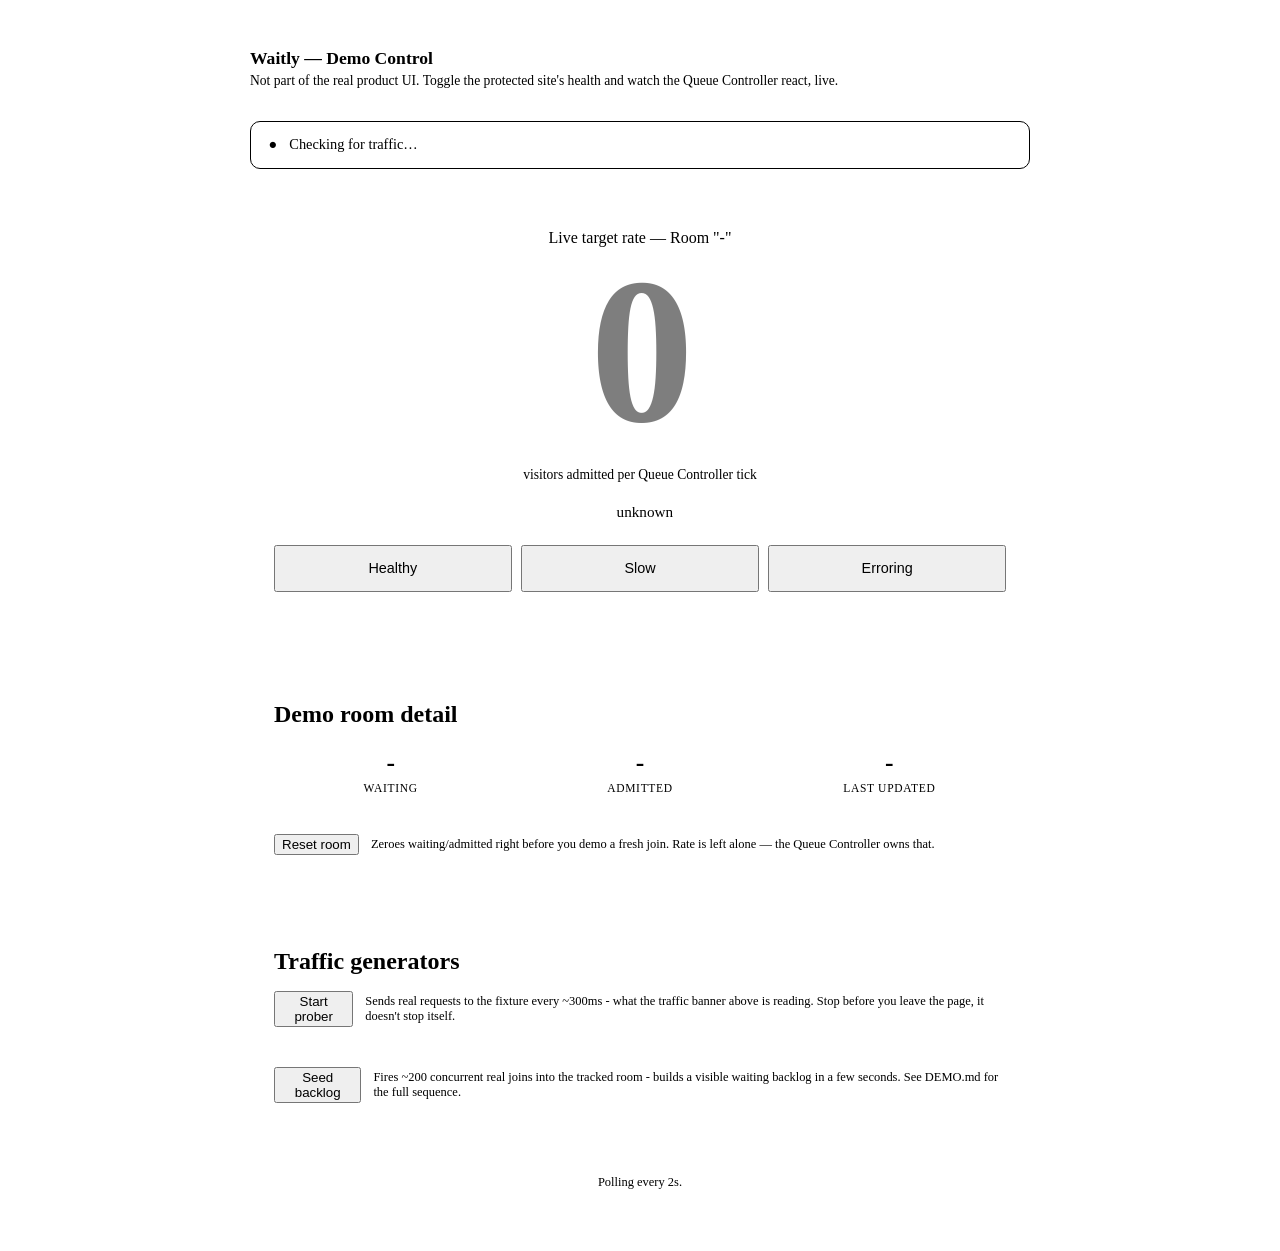
==== commit 269719aa: "Add /admin CloudFront behavior, remove Room Admin API paste field" ====
--- a/apps/demo-control/index.html
+++ b/apps/demo-control/index.html
@@ -224,14 +224,6 @@
   <h1>Waitly &mdash; Demo Control</h1>
   <p class="subtitle">Not part of the real product UI. Toggle the protected site's health and watch the Queue Controller react, live.</p>
 
-  <div class="panel">
-    <h2 class="eyebrow">Room Admin API endpoint</h2>
-    <div class="row">
-      <input type="text" class="input mono" id="apiBase" placeholder="https://xxxxxxxx.execute-api.us-west-2.amazonaws.com">
-      <button class="btn" id="saveApiBase">Save</button>
-    </div>
-  </div>
-
   <div class="traffic-banner unknown" id="trafficBanner">
     <span id="trafficIcon">&#9679;</span>
     <span id="trafficText">Checking for traffic&hellip;</span>
@@ -286,16 +278,10 @@
 </div>
 
 <script>
-  const apiBaseInput = document.getElementById("apiBase");
-  const saved = localStorage.getItem("waitly-demo-api-base");
-  if (saved) apiBaseInput.value = saved;
-
-  document.getElementById("saveApiBase").addEventListener("click", () => {
-    localStorage.setItem("waitly-demo-api-base", apiBaseInput.value.trim());
-  });
-
+  // Routed through CloudFront's /admin/* behavior (cloudfront.tf) - same
+  // origin as this page, nothing to paste or save.
   function apiBase() {
-    return apiBaseInput.value.trim().replace(/\/$/, "");
+    return "https://waitly.internship.cloudelligent-sandbox.com/admin";
   }
 
   function setActiveModeButton(mode) {
